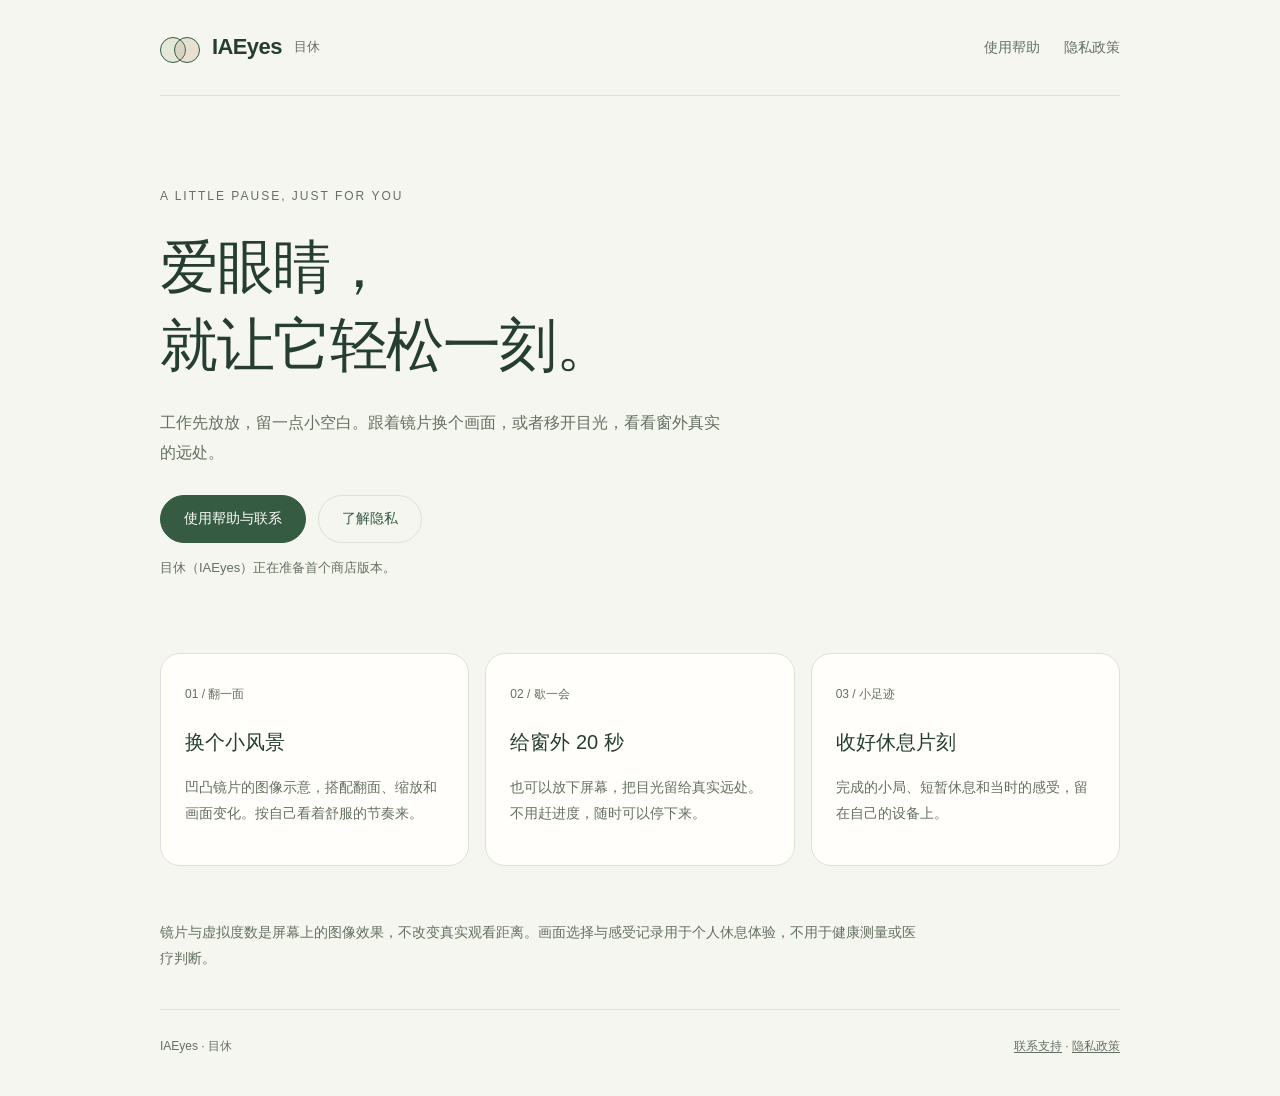
==== index.html @ f057855b "Publish IAEyes website, privacy policy and support" ====
<!doctype html>
<html lang="zh-CN">
<head>
  <meta charset="utf-8">
  <meta name="viewport" content="width=device-width,initial-scale=1">
  <meta name="description" content="IAEyes 目休：爱眼睛，就让它轻松一刻。了解应用、使用帮助与隐私政策。">
  <title>IAEyes · 爱眼睛，就让它轻松一刻</title>
  <link rel="canonical" href="https://infiniact.github.io/iaeyes/">
  <link rel="stylesheet" href="assets/style.css">
</head>
<body>
  <a class="skip-link" href="#main">跳到正文</a>
  <header class="site-header">
    <a class="brand" href="./" aria-label="IAEyes 首页"><span class="mark" aria-hidden="true"></span><strong>IAEyes</strong><span>目休</span></a>
    <nav aria-label="网站导航"><a href="support/">使用帮助</a><a href="privacy/">隐私政策</a></nav>
  </header>
  <main id="main">
    <section class="hero">
      <span class="eyebrow">A LITTLE PAUSE, JUST FOR YOU</span>
      <h1>爱眼睛，<br>就让它轻松一刻。</h1>
      <p>工作先放放，留一点小空白。跟着镜片换个画面，或者移开目光，看看窗外真实的远处。</p>
      <div class="actions"><a class="button" href="support/">使用帮助与联系</a><a class="button secondary" href="privacy/">了解隐私</a></div>
      <p class="meta">目休（IAEyes）正在准备首个商店版本。</p>
    </section>
    <section class="features" aria-label="应用体验">
      <article class="card"><span class="number">01 / 翻一面</span><h2>换个小风景</h2><p>凹凸镜片的图像示意，搭配翻面、缩放和画面变化。按自己看着舒服的节奏来。</p></article>
      <article class="card"><span class="number">02 / 歇一会</span><h2>给窗外 20 秒</h2><p>也可以放下屏幕，把目光留给真实远处。不用赶进度，随时可以停下来。</p></article>
      <article class="card"><span class="number">03 / 小足迹</span><h2>收好休息片刻</h2><p>完成的小局、短暂休息和当时的感受，留在自己的设备上。</p></article>
    </section>
    <p class="note">镜片与虚拟度数是屏幕上的图像效果，不改变真实观看距离。画面选择与感受记录用于个人休息体验，不用于健康测量或医疗判断。</p>
  </main>
  <footer class="site-footer"><span>IAEyes · 目休</span><span><a href="support/">联系支持</a> · <a href="privacy/">隐私政策</a></span></footer>
</body>
</html>
---- assets/style.css ----
:root { color-scheme: light dark; --paper: #f6f6f0; --surface: #fffefa; --ink: #263e32; --muted: #647060; --line: #dce3d5; --tint: #e9efdf; --accent: #355b43; }
* { box-sizing: border-box; }
body { margin: 0; background: var(--paper); color: var(--ink); font: 16px/1.85 -apple-system, BlinkMacSystemFont, "PingFang SC", "Microsoft YaHei", sans-serif; }
a { color: var(--accent); text-underline-offset: .2em; overflow-wrap: anywhere; }
a:hover { text-decoration-thickness: 2px; }
a:focus-visible, summary:focus-visible { outline: 3px solid #aa7954; outline-offset: 5px; border-radius: 3px; }
.skip-link { position: absolute; left: 16px; top: -100px; padding: 8px 16px; background: var(--surface); z-index: 2; }
.skip-link:focus { top: 12px; }
.site-header, main, .site-footer { width: min(100% - 48px, 960px); margin-inline: auto; }
.site-header { min-height: 96px; display: flex; align-items: center; justify-content: space-between; gap: 24px; border-bottom: 1px solid var(--line); }
.brand { display: inline-flex; align-items: center; gap: 12px; text-decoration: none; color: var(--ink); }
.brand strong { font-size: 22px; font-weight: 600; letter-spacing: -.6px; }
.brand span:last-child { color: var(--muted); font-size: 13px; }
.mark { position: relative; display: inline-block; width: 40px; height: 30px; }
.mark::before, .mark::after { content: ""; position: absolute; top: 4px; width: 24px; height: 24px; border: 1px solid var(--accent); border-radius: 50%; background: #9ab28235; }
.mark::before { left: 0; }
.mark::after { right: 0; background: #b48d6635; }
nav { display: flex; gap: 24px; font-size: 14px; }
nav a { color: var(--muted); text-decoration: none; }
nav a[aria-current="page"] { color: var(--ink); text-decoration: underline; }
.hero { padding: 84px 0 60px; max-width: 720px; }
.eyebrow { color: var(--muted); font-size: 12px; letter-spacing: 2px; }
h1 { font-size: clamp(34px, 5vw, 58px); line-height: 1.35; letter-spacing: -1.5px; font-weight: 500; margin: 18px 0 24px; }
.hero > p { max-width: 560px; color: var(--muted); }
.actions { display: flex; flex-wrap: wrap; gap: 12px; margin-top: 28px; }
.button { padding: 10px 23px; background: var(--accent); color: var(--surface); border: 1px solid var(--accent); border-radius: 999px; font-size: 14px; text-decoration: none; }
.button.secondary { background: transparent; color: var(--accent); border-color: var(--line); }
.features { display: grid; grid-template-columns: repeat(3, minmax(0, 1fr)); gap: 16px; padding-bottom: 40px; }
.card { background: var(--surface); border: 1px solid var(--line); border-radius: 20px; padding: 24px; }
.card .number { color: var(--muted); font-size: 12px; }
.card h2 { margin: 16px 0 10px; font-size: 20px; font-weight: 500; }
.card p, .note { color: var(--muted); font-size: 14px; }
.note { padding-bottom: 24px; max-width: 760px; }
.document { max-width: 780px; padding: 52px 0 40px; }
.document h1 { font-size: clamp(32px, 5vw, 42px); margin-top: 12px; }
.document h2 { font-size: 22px; font-weight: 550; margin: 38px 0 12px; }
.document p { margin: 12px 0; }
.meta { color: var(--muted); font-size: 13px; }
.summary { padding: 18px 22px; border-radius: 16px; background: var(--tint); margin: 24px 0; }
.summary p { margin: 4px 0; }
.contact { padding: 24px; border-radius: 18px; border: 1px solid var(--line); background: var(--surface); margin: 26px 0; }
.contact strong { display: block; font-size: 21px; }
.contact p { margin: 6px 0; }
ul, ol { padding-left: 24px; }
li + li { margin-top: 8px; }
.table-wrap { overflow-x: auto; }
table { width: 100%; border-collapse: collapse; font-size: 14px; }
th, td { padding: 13px 12px; text-align: left; vertical-align: top; border-bottom: 1px solid var(--line); }
th { font-weight: 550; }
td:first-child { min-width: 110px; }
details { padding: 18px 0; border-bottom: 1px solid var(--line); }
summary { cursor: pointer; font-weight: 500; }
details p { color: var(--muted); }
.site-footer { display: flex; flex-wrap: wrap; justify-content: space-between; gap: 12px 24px; border-top: 1px solid var(--line); padding: 25px 0 38px; color: var(--muted); font-size: 12px; }
.site-footer a { color: var(--muted); }
@media (max-width: 600px) {
  .site-header, main, .site-footer { width: calc(100% - 36px); }
  .site-header { min-height: 84px; gap: 12px; }
  .brand { gap: 8px; }
  .brand span:last-child { display: none; }
  nav { gap: 16px; font-size: 13px; }
  .hero { padding-top: 54px; }
  .features { grid-template-columns: 1fr; gap: 12px; }
  .card { padding: 20px; }
  .card h2 { margin-top: 6px; }
  .document { padding-top: 36px; }
  .summary, .contact { padding: 18px; }
}
@media (prefers-color-scheme: dark) {
  :root { --paper: #151e19; --surface: #1d2a22; --ink: #cdd8c8; --muted: #a3b19d; --line: #344638; --tint: #293b2c; --accent: #b6cba6; }
  .button { background: #416449; border-color: #416449; color: #e4ebdf; }
  .button.secondary { background: transparent; color: var(--accent); border-color: var(--line); }
}
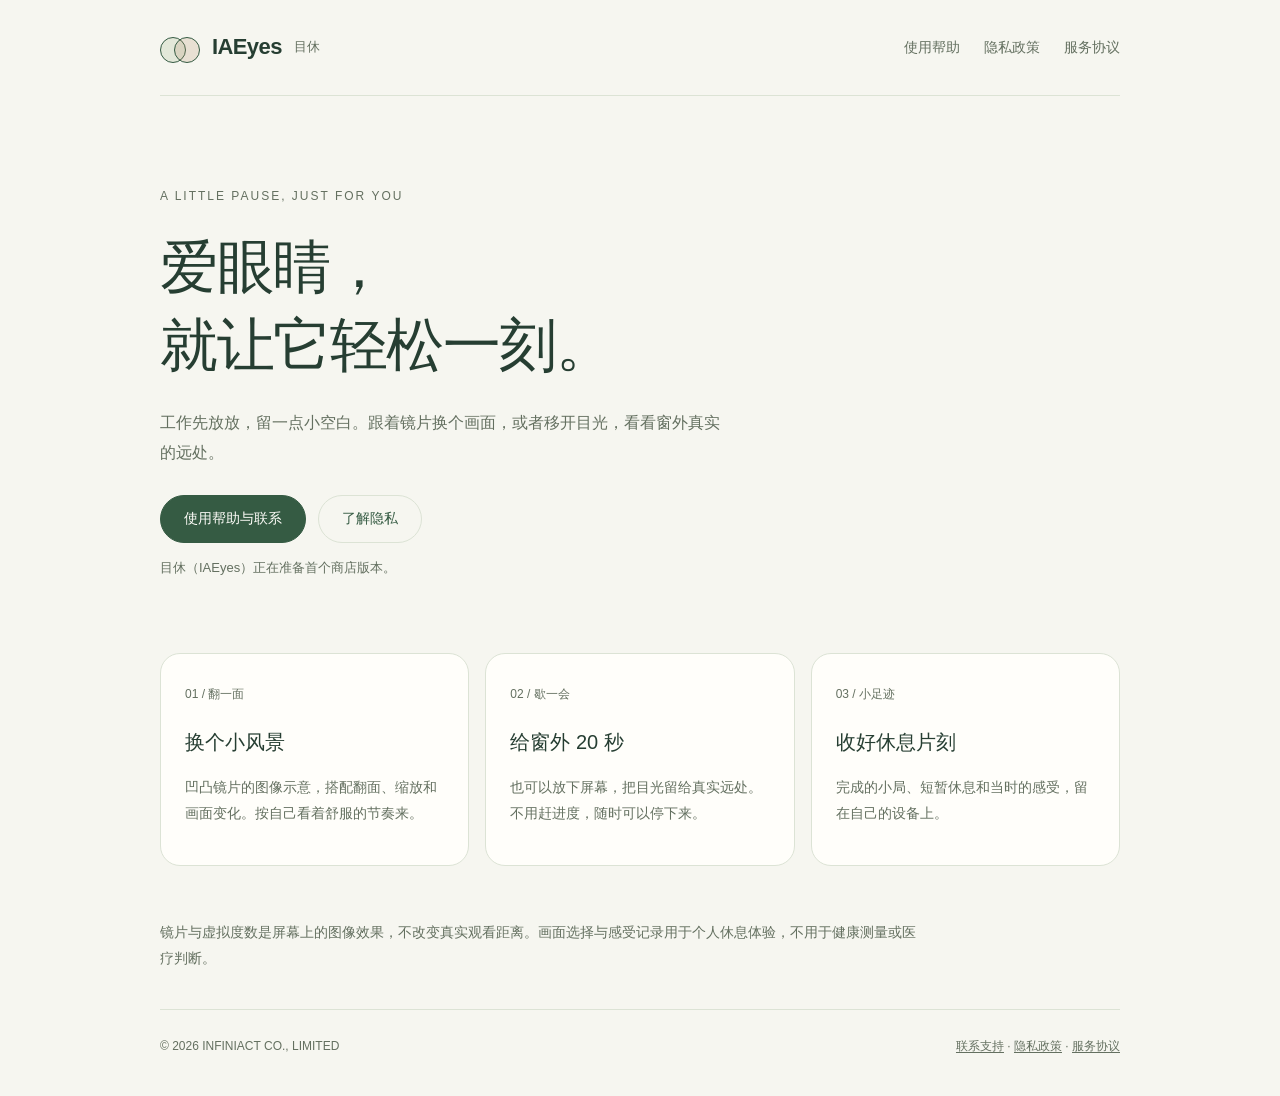
==== commit 74981a93: "Use INFINIACT company terms and privacy policy" ====
--- a/index.html
+++ b/index.html
@@ -12,7 +12,7 @@
   <a class="skip-link" href="#main">跳到正文</a>
   <header class="site-header">
     <a class="brand" href="./" aria-label="IAEyes 首页"><span class="mark" aria-hidden="true"></span><strong>IAEyes</strong><span>目休</span></a>
-    <nav aria-label="网站导航"><a href="support/">使用帮助</a><a href="privacy/">隐私政策</a></nav>
+    <nav aria-label="网站导航"><a href="support/">使用帮助</a><a href="privacy/">隐私政策</a><a href="terms/">服务协议</a></nav>
   </header>
   <main id="main">
     <section class="hero">
@@ -29,6 +29,6 @@
     </section>
     <p class="note">镜片与虚拟度数是屏幕上的图像效果，不改变真实观看距离。画面选择与感受记录用于个人休息体验，不用于健康测量或医疗判断。</p>
   </main>
-  <footer class="site-footer"><span>IAEyes · 目休</span><span><a href="support/">联系支持</a> · <a href="privacy/">隐私政策</a></span></footer>
+  <footer class="site-footer"><span>© 2026 INFINIACT CO., LIMITED</span><span><a href="support/">联系支持</a> · <a href="privacy/">隐私政策</a> · <a href="terms/">服务协议</a></span></footer>
 </body>
 </html>
--- a/assets/style.css
+++ b/assets/style.css
@@ -71,3 +71,7 @@
   .button { background: #416449; border-color: #416449; color: #e4ebdf; }
   .button.secondary { background: transparent; color: var(--accent); border-color: var(--line); }
 }
+@media (max-width: 420px) {
+  .site-header { flex-direction: column; align-items: flex-start; justify-content: center; gap: 12px; padding: 18px 0; }
+  nav { gap: 22px; }
+}
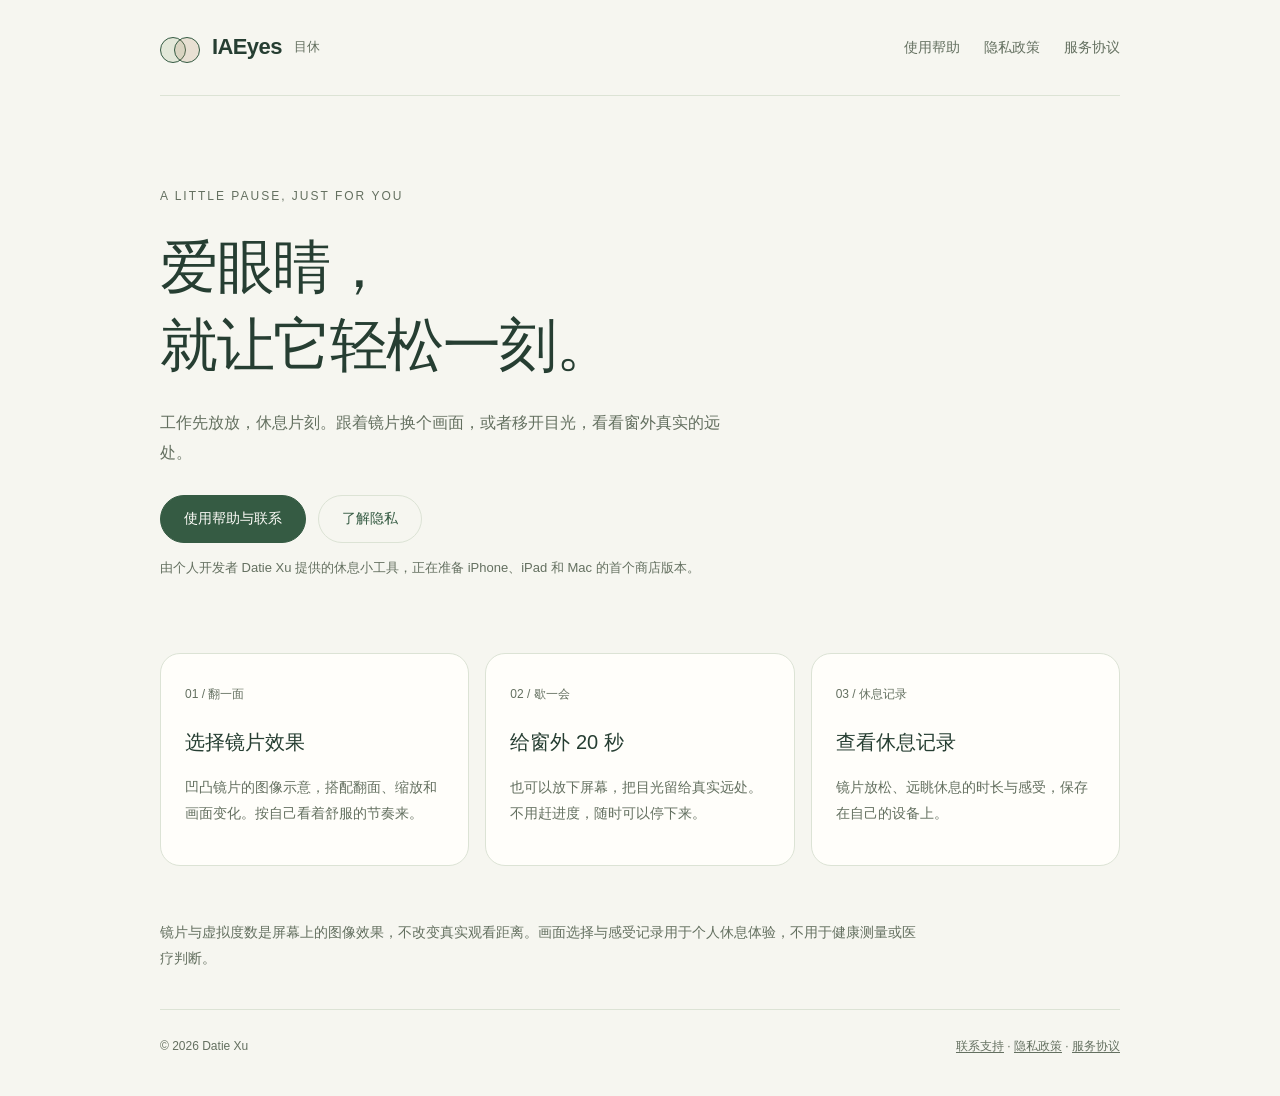
==== commit 9c19aa63: "Use individual developer policies and plain break-tool wording" ====
--- a/index.html
+++ b/index.html
@@ -18,17 +18,17 @@
     <section class="hero">
       <span class="eyebrow">A LITTLE PAUSE, JUST FOR YOU</span>
       <h1>爱眼睛，<br>就让它轻松一刻。</h1>
-      <p>工作先放放，留一点小空白。跟着镜片换个画面，或者移开目光，看看窗外真实的远处。</p>
+      <p>工作先放放，休息片刻。跟着镜片换个画面，或者移开目光，看看窗外真实的远处。</p>
       <div class="actions"><a class="button" href="support/">使用帮助与联系</a><a class="button secondary" href="privacy/">了解隐私</a></div>
-      <p class="meta">目休（IAEyes）正在准备首个商店版本。</p>
+      <p class="meta">由个人开发者 Datie Xu 提供的休息小工具，正在准备 iPhone、iPad 和 Mac 的首个商店版本。</p>
     </section>
     <section class="features" aria-label="应用体验">
-      <article class="card"><span class="number">01 / 翻一面</span><h2>换个小风景</h2><p>凹凸镜片的图像示意，搭配翻面、缩放和画面变化。按自己看着舒服的节奏来。</p></article>
+      <article class="card"><span class="number">01 / 翻一面</span><h2>选择镜片效果</h2><p>凹凸镜片的图像示意，搭配翻面、缩放和画面变化。按自己看着舒服的节奏来。</p></article>
       <article class="card"><span class="number">02 / 歇一会</span><h2>给窗外 20 秒</h2><p>也可以放下屏幕，把目光留给真实远处。不用赶进度，随时可以停下来。</p></article>
-      <article class="card"><span class="number">03 / 小足迹</span><h2>收好休息片刻</h2><p>完成的小局、短暂休息和当时的感受，留在自己的设备上。</p></article>
+      <article class="card"><span class="number">03 / 休息记录</span><h2>查看休息记录</h2><p>镜片放松、远眺休息的时长与感受，保存在自己的设备上。</p></article>
     </section>
     <p class="note">镜片与虚拟度数是屏幕上的图像效果，不改变真实观看距离。画面选择与感受记录用于个人休息体验，不用于健康测量或医疗判断。</p>
   </main>
-  <footer class="site-footer"><span>© 2026 INFINIACT CO., LIMITED</span><span><a href="support/">联系支持</a> · <a href="privacy/">隐私政策</a> · <a href="terms/">服务协议</a></span></footer>
+  <footer class="site-footer"><span>© 2026 Datie Xu</span><span><a href="support/">联系支持</a> · <a href="privacy/">隐私政策</a> · <a href="terms/">服务协议</a></span></footer>
 </body>
 </html>
